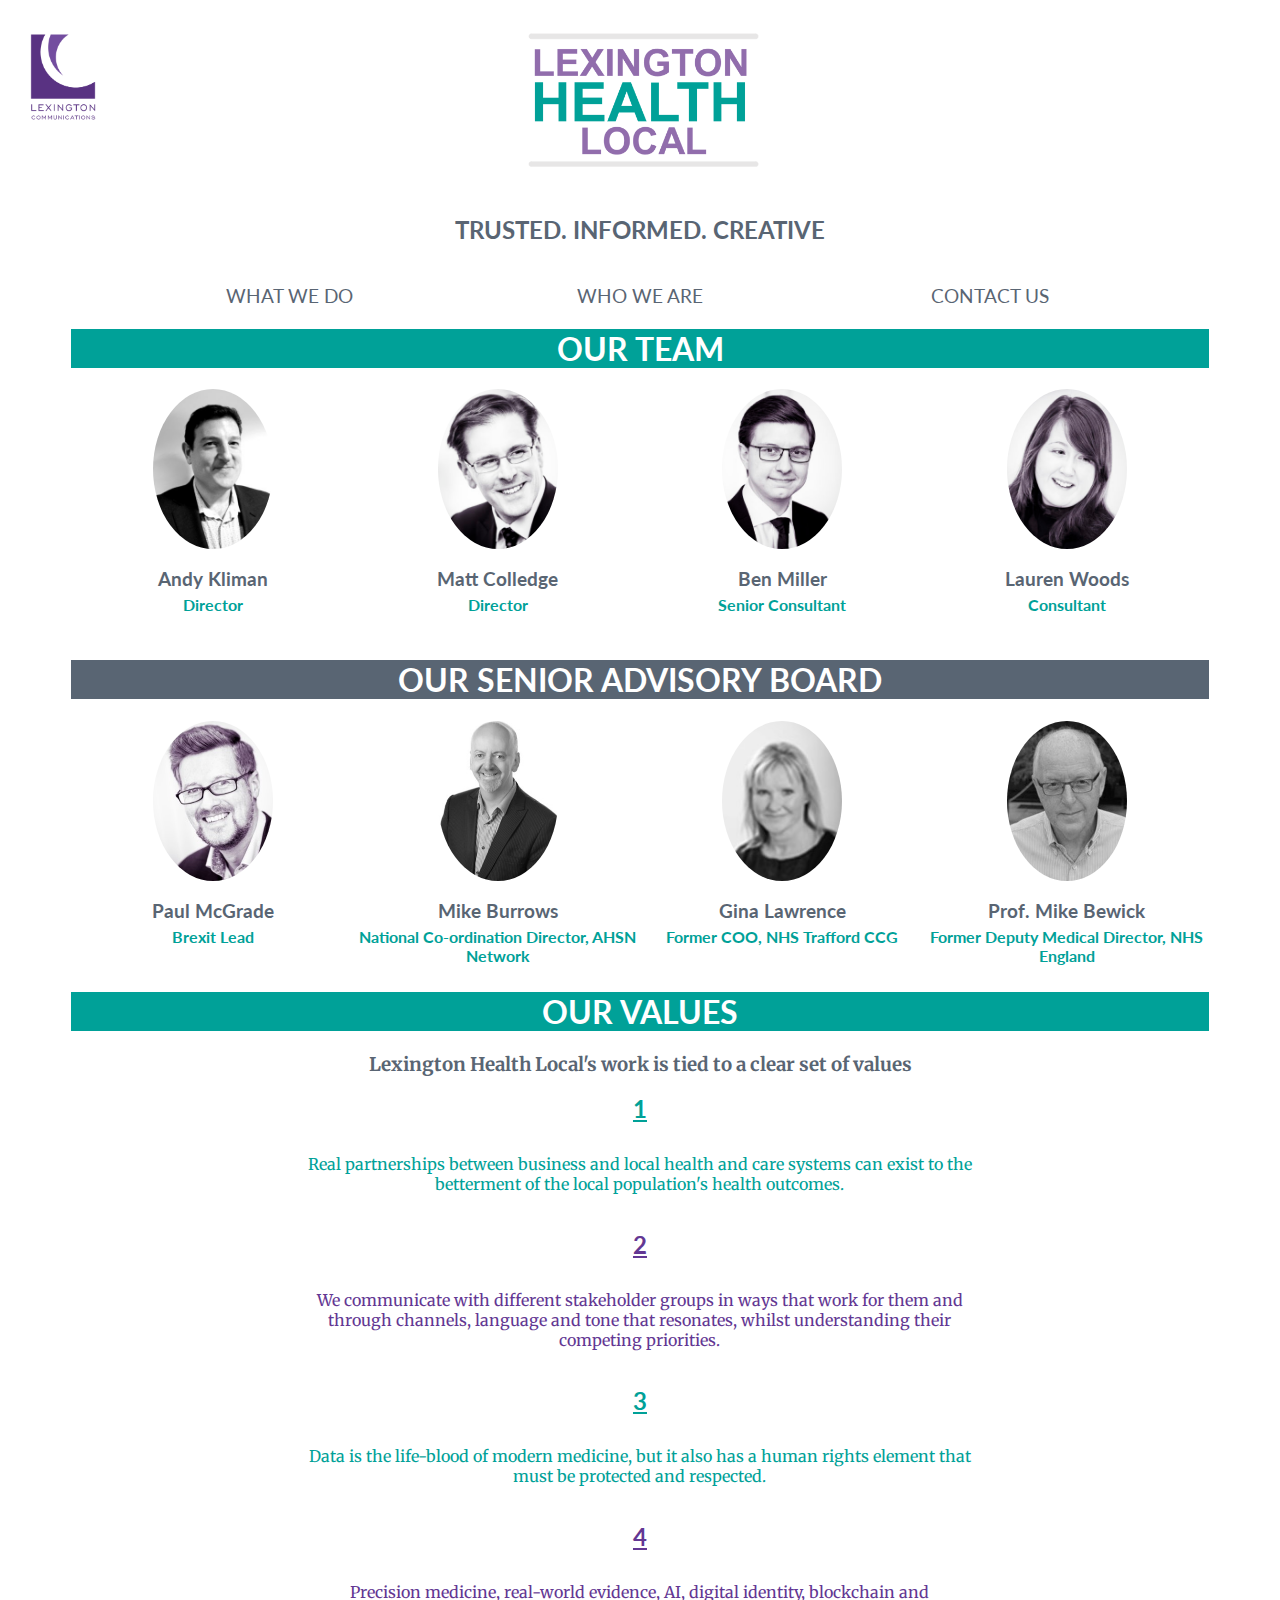
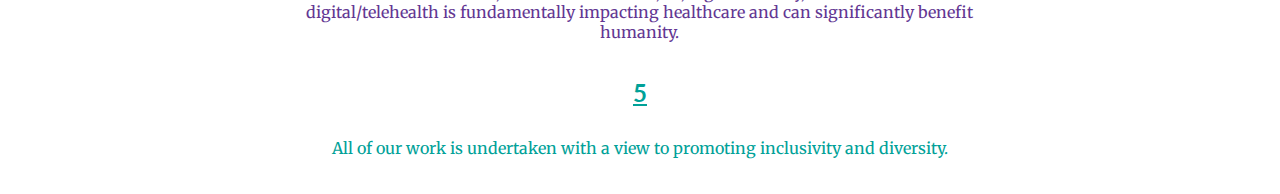
==== website/about.html @ 71df826f "Add files via upload" ====
<!DOCTYPE HTML>
<head>
    <link rel="shortcut icon" href="favicon.ico" />
    <title>Lexington Health Local</title>
    <meta name="viewport" content="width=device-width">
    <link href="https://fonts.googleapis.com/css?family=Lato|Merriweather" rel="stylesheet">
    <link rel="stylesheet" href="css/style.css" type="text/css">
</head>
<body>
    <header>
        <div class="header-grid">
            <img class="headerlogo" src="img/logo.png" />
            <img class="locallogo" src="img/locallogo.png" /> 
        </div>
        <div class="center">   
            <h2>TRUSTED. INFORMED. CREATIVE</h2>
        </div>
        <nav>
            <ul>
                <li class="nested"><a href="index.html">WHAT WE DO</a>
                    <ul class="nest">
                        <li><a href="local.html">Local and Regional Policy Insight</a></li>
                        <li><a href="engagement.html">Local Political Engagement</a></li>
                        <li><a href="comms.html">Health and Care Communications</a></li>
                        <li><a href="campaign.html">Campaign Creation</a></li>
                        <li><a href="broadcast.html">Broadcast, Thought Leadership and Events Strategy</a></li>
                        <li><a href="media.html">Media Management</a></li>
                    </ul>    
                </li>
                <li><a href="about.html" class="active">WHO WE ARE</a></li>
                <li><a href="contact.html" >CONTACT US</a></li>
            </ul>
        </nav>
    </header>

    <div class="wrapper">
        <h1 class="green">OUR TEAM</h1>
        <div class="four-grid center">
            <a href="http://lexcomm.co.uk/experts/andy-kliman" target="_blank">
                <div class="colleague">
                    <div class="headshot andy"></div>
                    <div class="name">
                        <h3>Andy Kliman</h3>
                    </div>
                    <div class="jobTitle">
                        <h4>Director</h4>
                    </div>
                </div>
            </a>
            <a href="http://lexcomm.co.uk/experts/matt-colledge" target="_blank">
                <div class="colleague">
                    <div class="headshot matt"></div>
                    <div class="name">
                        <h3>Matt Colledge</h3>
                    </div>
                    <div class="jobTitle">
                        <h4>Director</h4>
                    </div>
                </div>
            </a>
            <a href="http://lexcomm.co.uk/experts/ben-miller" target="_blank">
                <div class="colleague">
                    <div class="headshot ben"></div>
                    <div class="name">
                        <h3>Ben Miller</h3>
                    </div>
                    <div class="jobTitle">
                        <h4>Senior Consultant</h4>
                    </div>
                </div>
            </a>
            <a href="http://lexcomm.co.uk/experts/lauren-woods" target="_blank">
                <div class="colleague">
                    <div class="headshot lauren"></div>
                    <div class="name">
                        <h3>Lauren Woods</h3>
                    </div>
                    <div class="jobTitle">
                        <h4>Consultant</h4>
                    </div>
                </div>
            </a>
        </div>
        <h1 class="purple">OUR SENIOR ADVISORY BOARD</h1>
        <div class="four-grid center">
            <div class="colleague">
                <div class="headshot paul"></div>
                <div class="name">
                    <h3>Paul McGrade</h3>
                </div>
                <div class="jobTitle">
                    <h4>Brexit Lead</h4>
                </div>
            </div>
            <div class="colleague">
                <div class="headshot burrows"></div>
                <div class="name">
                    <h3>Mike Burrows</h3>
                </div>
                <div class="jobTitle">
                    <h4>National Co-ordination Director, AHSN Network</h4>
                </div>
            </div>
            <div class="colleague">
                <div class="headshot gina"></div>
                <div class="name">
                    <h3>Gina Lawrence</h3>
                </div>
                <div class="jobTitle">
                    <h4>Former COO, NHS Trafford CCG</h4>
                </div>
            </div>
            <div class="colleague">
                <div class="headshot bewick"></div>
                <div class="name">
                    <h3>Prof. Mike Bewick</h3>
                </div>
                <div class="jobTitle">
                    <h4>Former Deputy Medical Director, NHS England</h4>
                </div>
            </div>
        </div>
        <h1 class="green">OUR VALUES</h1>
        <div class="valuesWrapper">
            <h3>Lexington Health Local's work is tied to a clear set of values</h3>
            <div class="value1 values">
                <h2>1</h2>
                <p class="valuesPara">
                    Real partnerships between business and local health and care systems can exist to the betterment of the local population's health outcomes.
                </p>
            </div>

            <div class="value2 values">
                <h2>2</h2>
                <p class="valuesPara">
                    We communicate with different stakeholder groups in ways that work for them and through channels, language and tone that resonates, whilst understanding their competing priorities.
                </p>
            </div>

            <div class="value3 values">
                <h2>3</h2>
                <p class="valuesPara">
                    Data is the life-blood of modern medicine, but it also has a human rights element that must be protected and respected.
                </p>
            </div>

            <div class="value4 values">
                <h2>4</h2>
                <p class="valuesPara">
                    Precision medicine, real-world evidence, AI, digital identity, blockchain and digital/telehealth is fundamentally impacting healthcare and can significantly benefit humanity.
                </p>
            </div>

            <div class="value5 values">
                <h2>5</h2>
                <p class="valuesPara">
                    All of our work is undertaken with a view to promoting inclusivity and diversity.
                </p>
            </div>
        </div>
    </div>
---- website/css/style.css ----
.header-grid {
  display: grid;
  grid-template-columns: 1fr;
}
@media (min-width: 768px) {
  .header-grid {
    grid-template-columns: 1fr 1fr 1fr;
  }
}

.two-grid {
  display: grid;
  grid-template-columns: 1fr;
}
@media (min-width: 768px) {
  .two-grid {
    grid-template-columns: 1fr 2fr;
  }
}
@media (min-width: 992px) {
  .two-grid {
    grid-template-columns: 2fr 3fr;
  }
}
.two-grid a {
  text-decoration: none;
}

.two-grid-equal {
  display: grid;
  grid-template-columns: 1fr;
}
@media (min-width: 768px) {
  .two-grid-equal {
    grid-template-columns: 1fr 1fr;
  }
}

.three-grid {
  display: grid;
  grid-template-columns: 1fr;
  grid-template-rows: repeat(6, 250px);
}
@media (min-width: 768px) {
  .three-grid {
    grid-template-columns: 1fr 1fr;
    grid-template-rows: repeat(3, 250px);
  }
}
@media (min-width: 992px) {
  .three-grid {
    grid-template-columns: 1fr 1fr 1fr;
    grid-template-rows: repeat(2, 250px);
  }
}
.three-grid a {
  text-decoration: none;
}

.four-grid {
  display: grid;
  grid-template-columns: 1fr;
  grid-template-rows: repeat(4, 250px);
}
@media (min-width: 768px) {
  .four-grid {
    grid-template-columns: 1fr 1fr;
    grid-template-rows: repeat(2, 250px);
  }
}
@media (min-width: 992px) {
  .four-grid {
    grid-template-columns: 1fr 1fr 1fr 1fr;
    grid-template-rows: repeat(1, 250px);
  }
}
.four-grid a {
  text-decoration: none;
}

.center {
  width: 100%;
  margin: auto;
  text-align: center;
}
.center h2 {
  padding-bottom: 20px;
  color: #596573;
  font-family: "Lato", sans-serif;
}

.headerlogo {
  padding-top: 15px;
  padding-bottom: 15px;
  display: block;
  margin: auto;
  height: 100px;
}
@media (min-width: 768px) {
  .headerlogo {
    padding-top: 0;
    margin: 20px 15px 10px;
  }
}

.locallogo {
  margin: auto;
  display: block;
  width: 180px;
}
@media (min-width: 768px) {
  .locallogo {
    width: 284px;
    margin: 20px auto 10px;
  }
}

.content {
  margin-top: 7.5%;
}
.content img {
  width: 100%;
}

.contentText {
  font-size: 1.2em;
}
.contentText h2 {
  font-family: "Lato", sans-serif;
  color: #596573;
}
.contentText p {
  font-family: "Merriweather", serif;
}
@media (min-width: 768px) {
  .contentText {
    padding-left: 5%;
  }
  .contentText h2 {
    margin-top: 0;
  }
}
.contentText ul {
  font-family: "Merriweather", serif;
}

.intro {
  width: 80%;
  margin: auto;
  font-family: "Merriweather", serif;
  font-size: 1.2em;
}
@media (min-width: 768px) {
  .intro {
    width: 75%;
  }
}

nav {
  color: #596573;
  font-family: "Lato", sans-serif;
}
nav ul {
  list-style-type: none;
  width: 100%;
  padding: 0;
  text-align: center;
}
nav ul li {
  display: block;
  background-color: #596573;
  width: 80%;
  margin: 5px auto;
  font-size: 1em;
  text-align: center;
}
nav ul li a {
  width: 80%;
  margin: auto;
  color: white;
  display: block;
  text-decoration: none;
  padding: 0;
}
nav ul li a:hover {
  opacity: 0.5;
}
nav ul li a:active {
  color: #633793;
}
nav .nest {
  display: none;
}
@media (min-width: 768px) {
  nav ul {
    list-style-type: none;
    width: 100%;
    padding: 0;
    text-align: center;
  }
  nav ul li {
    background-color: white;
    display: inline-block;
    width: 25%;
    font-size: 1.2em;
    margin: 0 15px;
    text-align: center;
  }
  nav ul li a {
    color: #596573;
    display: block;
    text-decoration: none;
  }
  nav ul li a:hover {
    opacity: 0.5;
  }
  nav ul li a:active {
    color: #633793;
  }
  nav .nest {
    display: none;
    position: absolute;
    background-color: #fff;
    width: 100%;
    margin: auto;
    z-index: 1;
    font-size: 0.6em;
    left: 0;
    padding-top: 10px;
    padding-bottom: 10px;
  }
  nav .nest li {
    display: block;
    width: 100%;
    padding: 5px 0;
    margin: 0;
    text-align: center;
  }
  nav .nest li a {
    width: 80%;
    margin: auto;
  }
  nav .nested {
    position: relative;
  }
  nav .nested:hover .nest {
    display: block;
  }
}

.center {
  text-align: center;
}

.wrapper {
  width: 90%;
  margin: auto;
}
@media (min-width: 992px) {
  .wrapper {
    padding-top: 0;
  }
}
.wrapper h1 {
  font-family: "Lato", sans-serif;
  text-align: center;
  font-size: 2em;
  color: white;
}
.wrapper .green {
  background-color: #00a198;
}
.wrapper .purple {
  background-color: #596573;
}

.box {
  font-family: "Lato", sans-serif;
  color: #596573;
  height: 90%;
  width: 90%;
  margin: 5%;
  text-align: center;
  transition: all 0.5s;
  overflow: hidden;
}
.box .titleblock {
  height: 50px;
  position: relative;
  top: 0;
  background-color: #633793;
  color: white;
}
.box .titleblock p {
  margin-top: 0;
  margin-bottom: 0;
  padding: 5px 0 5px 5px;
  text-align: left;
  border: none;
}
.box .contentblock {
  margin-top: 0;
  height: 195px;
  position: relative;
  left: -100%;
  color: #596573;
  background-color: white;
  opacity: 0.7;
  transition: left 0.5s;
}
.box .contentblock p {
  margin-top: 0;
  padding: 10px;
}
.box:hover .contentblock {
  left: 0;
}
.box:hover .titleblock {
  background-color: #00a198;
}

.box1 {
  background-image: url("../img/burnham.jpg");
  background-size: cover;
}

.box2 {
  background-image: url("../img/local political engagement - manchester town hall.jpg");
  background-size: cover;
}

.box3 {
  background-image: url("../img/Health and Care communications.jpg");
  background-size: cover;
}

.box4 {
  background-image: url("../img/campaign.jpg");
  background-size: cover;
}

.box5 {
  background-image: url("../img/broadcast.jpg");
  background-size: cover;
}

.box6 {
  background-image: url("../img/newspapers-444448_1920.jpg");
  background-size: cover;
}

.valuesWrapper {
  text-align: center;
}
.valuesWrapper h3 {
  color: #596573;
  text-decoration: none;
  font-family: "Merriweather", serif;
}
.valuesWrapper h2 {
  font-family: "Lato", sans-serif;
  text-decoration: underline;
  padding-bottom: 15px;
  margin: 0;
}
.valuesWrapper p {
  font-family: "Merriweather", serif;
  padding-bottom: 20px;
}

.values {
  margin: 15px auto;
  width: 60%;
}
.values:nth-child(even) {
  color: #00a198;
}
.values:nth-child(odd) {
  color: #633793;
}

.colleague {
  text-align: center;
  margin-bottom: 25px;
  font-family: "Lato", sans-serif;
}
.colleague h3 {
  color: #596573;
  margin-bottom: 0;
}
.colleague h4 {
  margin: 5px 0 10px 0;
  color: #00a198;
}

.headshot {
  margin: auto;
  width: 120px;
  height: 160px;
  border-radius: 50%;
  background-size: cover;
  transition: all 0.4s;
}
.headshot:hover {
  opacity: 0.5;
}

.andy {
  background-image: url(../img/headshots/Andy.jpg);
}

.matt {
  background-image: url(../img/headshots/Matt.jpg);
}

.ben {
  background-image: url(../img/headshots/Ben.jpg);
}

.lauren {
  background-image: url(../img/headshots/Lauren.jpg);
}

.paul {
  background-image: url(../img/headshots/paul.jpg);
}

.burrows {
  background-image: url(../img/headshots/burrows.jpg);
}

.gina {
  background-image: url(../img/headshots/gina.jpg);
}

.bewick {
  background-image: url(../img/headshots/bewick.jpg);
}

/*# sourceMappingURL=style.css.map */
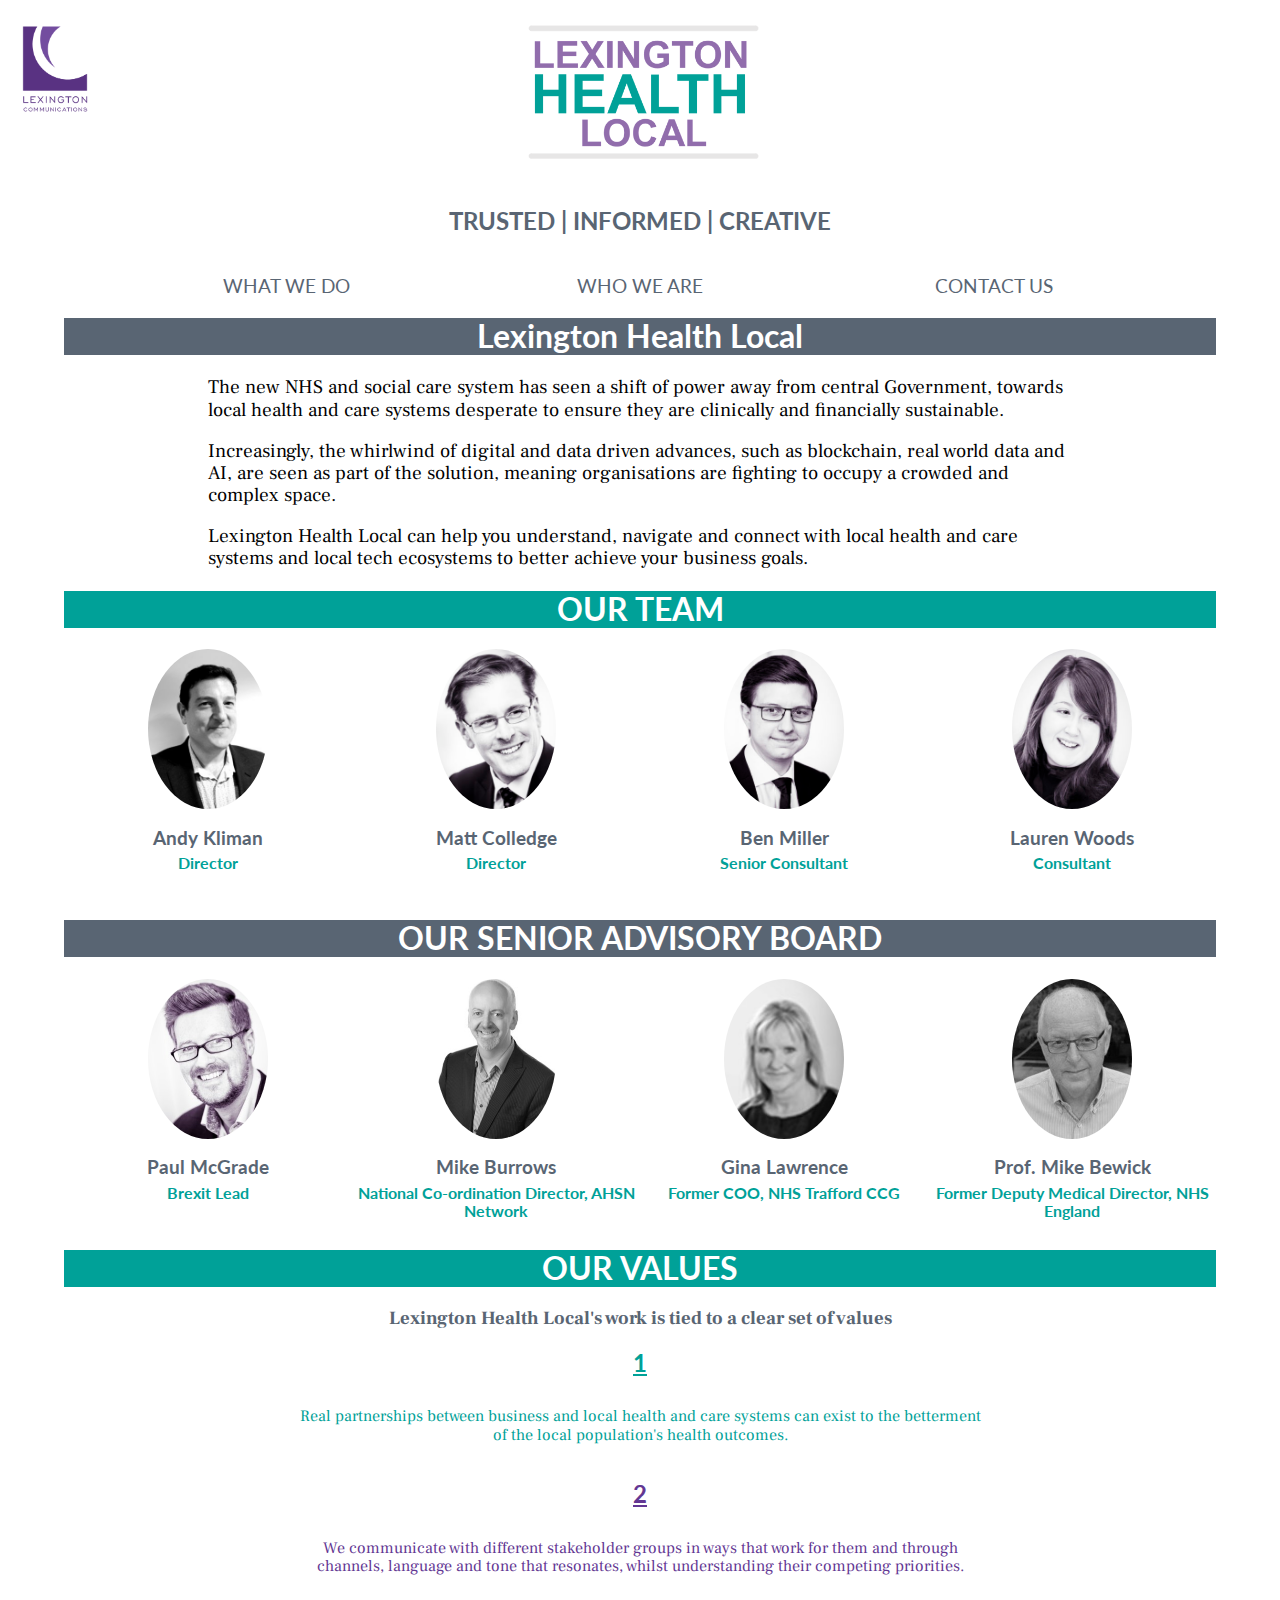
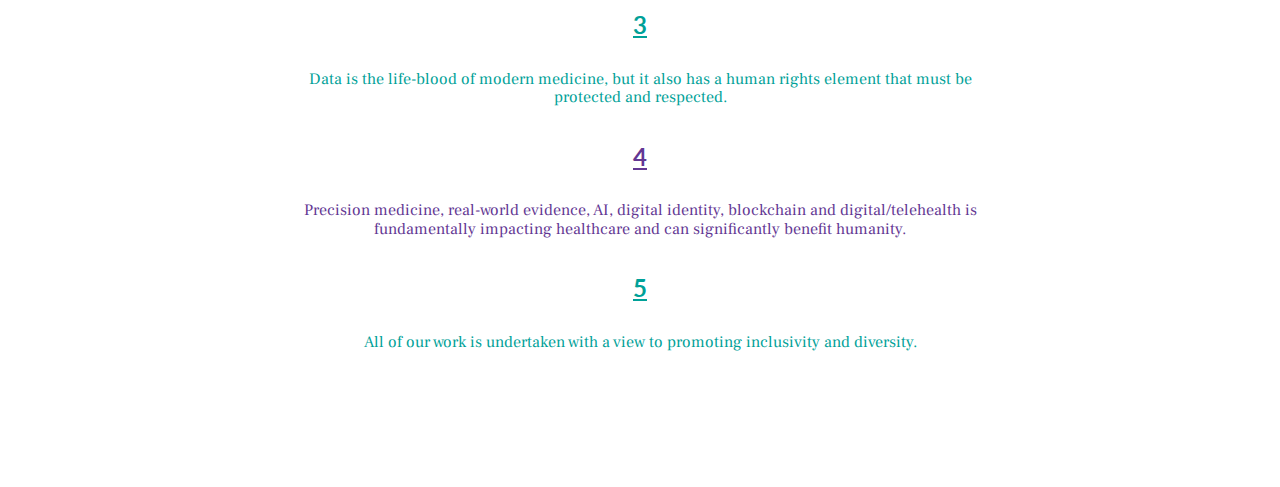
==== commit 891e35de: "Add files via upload" ====
--- a/website/about.html
+++ b/website/about.html
@@ -1,23 +1,25 @@
 <!DOCTYPE HTML>
 <head>
     <link rel="shortcut icon" href="favicon.ico" />
+    <meta charset="utf-8"/>
     <title>Lexington Health Local</title>
     <meta name="viewport" content="width=device-width">
-    <link href="https://fonts.googleapis.com/css?family=Lato|Merriweather" rel="stylesheet">
+    <link href="https://fonts.googleapis.com/css?family=Lato|Frank+Ruhl+Libre" rel="stylesheet">
+    <link rel="stylesheet" href="css/normalize.css" type="text/css">
     <link rel="stylesheet" href="css/style.css" type="text/css">
 </head>
 <body>
     <header>
         <div class="header-grid">
-            <img class="headerlogo" src="img/logo.png" />
-            <img class="locallogo" src="img/locallogo.png" /> 
+            <a href="http://lexcomm.co.uk"><img class="headerlogo" src="img/logo.png" /></a>
+            <a href="index.html"><img class="locallogo" src="img/locallogo.png" /></a>
         </div>
         <div class="center">   
-            <h2>TRUSTED. INFORMED. CREATIVE</h2>
+            <h2>TRUSTED | INFORMED | CREATIVE</h2>
         </div>
         <nav>
             <ul>
-                <li class="nested"><a href="index.html">WHAT WE DO</a>
+                <li class="nested"><a href="index.html" class="active">WHAT WE DO</a>
                     <ul class="nest">
                         <li><a href="local.html">Local and Regional Policy Insight</a></li>
                         <li><a href="engagement.html">Local Political Engagement</a></li>
@@ -27,14 +29,28 @@
                         <li><a href="media.html">Media Management</a></li>
                     </ul>    
                 </li>
-                <li><a href="about.html" class="active">WHO WE ARE</a></li>
-                <li><a href="contact.html" >CONTACT US</a></li>
+                <li class="nested"><a href="about.html">WHO WE ARE</a>
+                    <ul class="nest">
+                        <li><a href="about.html#intro">Our Role</a></li>
+                        <li><a href="about.html#ourTeam">Our Team</a></li>
+                        <li><a href="about.html#ourBoard">Our Advisory Board</a></li>
+                        <li><a href="about.html#ourValues">Our Values</a></li>
+                    </ul>  
+                </li>
+                <li><a href="contact.html">CONTACT US</a></li>
             </ul>
         </nav>
     </header>
+    
 
     <div class="wrapper">
-        <h1 class="green">OUR TEAM</h1>
+        <h1 class="purple" id="intro">Lexington Health Local</h1>
+        <div class="intro">
+            <p>The new NHS and social care system has seen a shift of power away from central Government, towards local health and care systems desperate to ensure they are clinically and financially sustainable.</p>
+            <p>Increasingly, the whirlwind of digital and data driven advances, such as blockchain, real world data and AI, are seen as part of the solution, meaning organisations are fighting to occupy a crowded and complex space.</p>
+            <p>Lexington Health Local can help you understand, navigate and connect with local health and care systems and local tech ecosystems to better achieve your business goals.</p>
+        </div>
+        <h1 class="green" id="ourTeam">OUR TEAM</h1>
         <div class="four-grid center">
             <a href="http://lexcomm.co.uk/experts/andy-kliman" target="_blank">
                 <div class="colleague">
@@ -81,7 +97,7 @@
                 </div>
             </a>
         </div>
-        <h1 class="purple">OUR SENIOR ADVISORY BOARD</h1>
+        <h1 class="purple" id="ourBoard">OUR SENIOR ADVISORY BOARD</h1>
         <div class="four-grid center">
             <div class="colleague">
                 <div class="headshot paul"></div>
@@ -120,7 +136,7 @@
                 </div>
             </div>
         </div>
-        <h1 class="green">OUR VALUES</h1>
+        <h1 class="green" id="ourValues">OUR VALUES</h1>
         <div class="valuesWrapper">
             <h3>Lexington Health Local's work is tied to a clear set of values</h3>
             <div class="value1 values">
--- a/website/css/style.css
+++ b/website/css/style.css
@@ -130,7 +130,7 @@
   color: #596573;
 }
 .contentText p {
-  font-family: "Merriweather", serif;
+  font-family: "Frank Ruhl Libre", serif;
 }
 @media (min-width: 768px) {
   .contentText {
@@ -141,13 +141,13 @@
   }
 }
 .contentText ul {
-  font-family: "Merriweather", serif;
+  font-family: "Frank Ruhl Libre", serif;
 }
 
 .intro {
   width: 80%;
   margin: auto;
-  font-family: "Merriweather", serif;
+  font-family: "Frank Ruhl Libre", serif;
   font-size: 1.2em;
 }
 @media (min-width: 768px) {
@@ -255,6 +255,7 @@
 .wrapper {
   width: 90%;
   margin: auto;
+  padding-bottom: 100px;
 }
 @media (min-width: 992px) {
   .wrapper {
@@ -355,7 +356,7 @@
 .valuesWrapper h3 {
   color: #596573;
   text-decoration: none;
-  font-family: "Merriweather", serif;
+  font-family: "Frank Ruhl Libre", serif;
 }
 .valuesWrapper h2 {
   font-family: "Lato", sans-serif;
@@ -364,7 +365,7 @@
   margin: 0;
 }
 .valuesWrapper p {
-  font-family: "Merriweather", serif;
+  font-family: "Frank Ruhl Libre", serif;
   padding-bottom: 20px;
 }
 
@@ -437,4 +438,22 @@
   background-image: url(../img/headshots/bewick.jpg);
 }
 
+.contactHeader {
+  margin-top: 0;
+}
+
+.emailContact {
+  margin-top: 20px;
+  text-align: center;
+}
+.emailContact a {
+  display: block;
+  padding: 10px 20px;
+  text-decoration: none;
+  background-color: #00a198;
+  color: white;
+  border-radius: 10px;
+  font-family: "Lato", sans-serif;
+}
+
 /*# sourceMappingURL=style.css.map */
